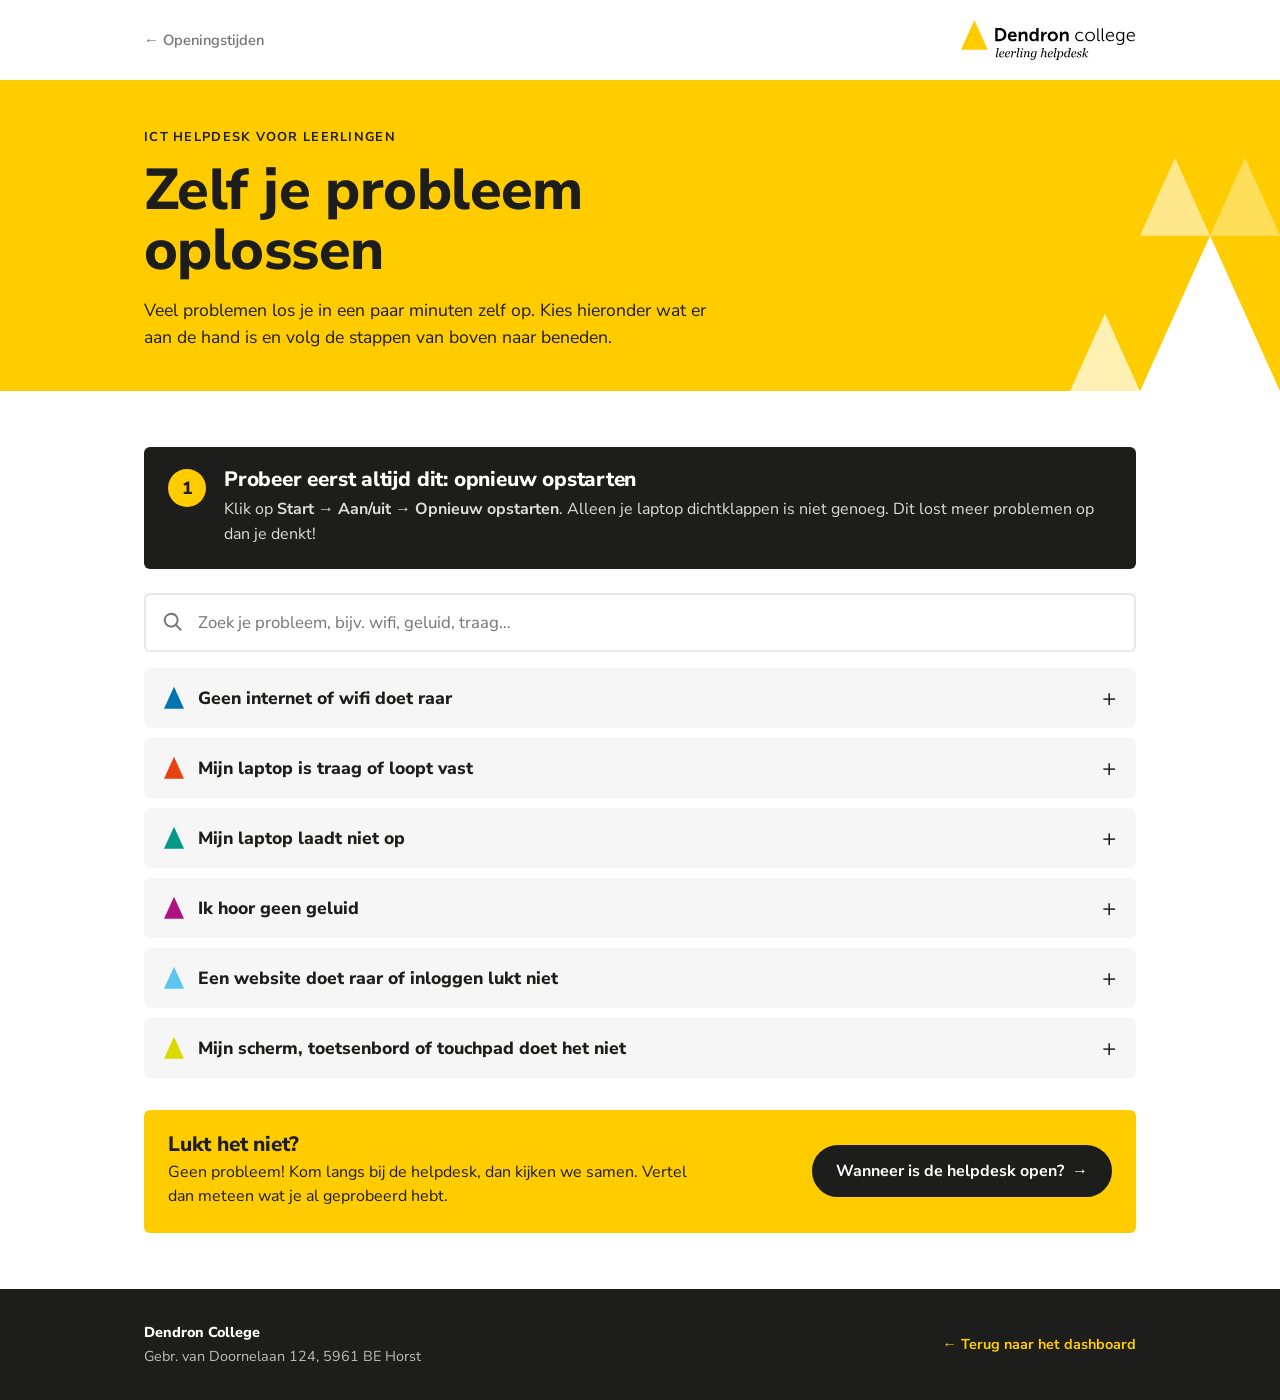
==== zelf-oplossen.html @ e06d4da5 "update" ====
<!DOCTYPE html>
<html lang="nl">
<head>
<meta charset="UTF-8">
<meta name="viewport" content="width=device-width, initial-scale=1.0">
<title>Zelf oplossen — ICT Helpdesk Dendron College</title>
<meta name="description" content="Snel zelf een makkelijk ICT-probleem oplossen: wifi, geluid, een trage laptop, opladen en inloggen.">
<meta name="theme-color" content="#ffcc00">
<link rel="icon" href="data:image/svg+xml,%3Csvg xmlns='http://www.w3.org/2000/svg' viewBox='0 0 233 259'%3E%3Cpath d='M233 259H0L116.5 0z' fill='%23ffcc00'/%3E%3C/svg%3E">
<link rel="manifest" href="manifest.webmanifest">
<link rel="apple-touch-icon" href="icons/apple-touch-icon.png">
<meta name="apple-mobile-web-app-title" content="Helpdesk">
<!-- Deelpreview (Teams, WhatsApp). TODO: zet og:image op de volledige URL zodra de site online staat. -->
<meta property="og:type" content="website">
<meta property="og:title" content="Zelf je probleem oplossen — ICT Helpdesk Dendron">
<meta property="og:description" content="Wifi, geluid, trage laptop? Los makkelijke ICT-problemen in een paar minuten zelf op.">
<meta property="og:image" content="icons/og-image.png">
<meta name="twitter:card" content="summary_large_image">
<link rel="preconnect" href="https://fonts.googleapis.com">
<link rel="preconnect" href="https://fonts.gstatic.com" crossorigin>
<link href="https://fonts.googleapis.com/css2?family=Nunito+Sans:opsz,wght@6..12,300;6..12,400;6..12,600;6..12,700;6..12,800&display=swap" rel="stylesheet">
<link rel="stylesheet" href="style.css">
</head>
<body>

<header class="site-header">
  <div class="wrap header-inner">
    <a class="back-link" href="index.html">
      <span aria-hidden="true">←</span> Openingstijden
    </a>
    <img src="logo%20kleur.svg" alt="Dendron college" class="logo-img">
  </div>
</header>

<main>

  <section class="hero hero--compact">
    <svg class="hero-pattern" viewBox="0 0 466 518" aria-hidden="true" preserveAspectRatio="xMaxYMax meet">
      <path d="M466 518H233L349.5 259Z" fill="#fff"/>
      <path d="M349.5 259H233L291.25 129.5Z" fill="#fff" opacity=".55"/>
      <path d="M466 259H349.5L407.75 129.5Z" fill="#fff" opacity=".35"/>
      <path d="M233 518H116.5L174.75 388.5Z" fill="#fff" opacity=".7"/>
    </svg>

    <div class="wrap hero-inner">
      <p class="eyebrow">ICT Helpdesk voor leerlingen</p>
      <h1>Zelf je probleem oplossen</h1>
      <p class="hero-intro">Veel problemen los je in een paar minuten zelf op. Kies hieronder wat er aan de hand is en volg de stappen van boven naar beneden.</p>
    </div>
  </section>

  <section class="section">
    <div class="wrap">

      <div class="first-aid">
        <span class="first-aid-num" aria-hidden="true">1</span>
        <div>
          <h2 class="first-aid-title">Probeer eerst altijd dit: opnieuw opstarten</h2>
          <p>Klik op <strong>Start → Aan/uit → Opnieuw opstarten</strong>. Alleen je laptop dichtklappen is niet genoeg. Dit lost meer problemen op dan je denkt!</p>
        </div>
      </div>

      <div class="search">
        <label class="visually-hidden" for="faqSearch">Zoek je probleem</label>
        <svg class="search-icon" viewBox="0 0 24 24" aria-hidden="true"><path fill="currentColor" d="M10 2a8 8 0 0 1 6.32 12.9l5.39 5.4-1.42 1.4-5.39-5.38A8 8 0 1 1 10 2zm0 2a6 6 0 1 0 0 12 6 6 0 0 0 0-12z"/></svg>
        <input type="search" id="faqSearch" placeholder="Zoek je probleem, bijv. wifi, geluid, traag…" autocomplete="off">
      </div>

      <div class="faq">

        <details class="faq-item" id="wifi" data-keywords="internet netwerk verbinding online eduroam verbonden offline">
          <summary><span class="faq-icon faq-icon--blue" aria-hidden="true"></span>Geen internet of wifi doet raar</summary>
          <ol>
            <li>Zet wifi uit en weer aan (klik op het wifi-icoon rechtsonder).</li>
            <li>Staat de <strong>vliegtuigmodus</strong> aan? Zet hem uit.</li>
            <li>Nog steeds niks? Klik met rechts op het schoolnetwerk, kies <strong>Vergeten</strong> en maak opnieuw verbinding.</li>
            <li>Start je laptop opnieuw op.</li>
          </ol>
        </details>

        <details class="faq-item" id="traag" data-keywords="langzaam vast hangt bevriest crasht update slow">
          <summary><span class="faq-icon faq-icon--orange" aria-hidden="true"></span>Mijn laptop is traag of loopt vast</summary>
          <ol>
            <li>Sluit programma's en tabbladen die je niet gebruikt.</li>
            <li>Start opnieuw op (dus niet alleen dichtklappen).</li>
            <li>Staan er updates klaar? Ga naar <strong>Instellingen → Windows Update</strong>, installeer ze en start opnieuw op.</li>
            <li>Loopt hij helemaal vast? Houd de aan/uit-knop 10 seconden ingedrukt en zet hem daarna weer aan.</li>
          </ol>
        </details>

        <details class="faq-item" id="opladen" data-keywords="batterij accu oplader stroom lader leeg">
          <summary><span class="faq-icon faq-icon--teal" aria-hidden="true"></span>Mijn laptop laadt niet op</summary>
          <ol>
            <li>Zit de stekker goed in het stopcontact én in je laptop?</li>
            <li>Probeer een ander stopcontact.</li>
            <li>Brandt het lampje op de oplader of laptop? Zo niet, probeer (als het kan) een andere oplader.</li>
            <li>Kijk of de kabel ergens geknakt of beschadigd is.</li>
          </ol>
        </details>

        <details class="faq-item" id="geluid" data-keywords="audio volume speaker koptelefoon oortjes bluetooth horen">
          <summary><span class="faq-icon faq-icon--magenta" aria-hidden="true"></span>Ik hoor geen geluid</summary>
          <ol>
            <li>Staat het volume niet op nul of op dempen? Check het luidspreker-icoon rechtsonder.</li>
            <li>Klik op het luidspreker-icoon en kies het juiste apparaat (speakers of je koptelefoon).</li>
            <li>Koptelefoon? Haal de stekker eruit en doe hem er weer in. Bij bluetooth: verbinding verbreken en opnieuw koppelen.</li>
            <li>Kijk ook of het geluid in de website of app zelf niet uit staat.</li>
          </ol>
        </details>

        <details class="faq-item" id="inloggen" data-keywords="wachtwoord account login website browser chrome edge pagina laden">
          <summary><span class="faq-icon faq-icon--lightblue" aria-hidden="true"></span>Een website doet raar of inloggen lukt niet</summary>
          <ol>
            <li>Vernieuw de pagina (<kbd>F5</kbd> of <kbd>Ctrl</kbd> + <kbd>R</kbd>).</li>
            <li>Staat <strong>Caps Lock</strong> aan? Let op hoofdletters in je wachtwoord.</li>
            <li>Probeer een privévenster (<kbd>Ctrl</kbd> + <kbd>Shift</kbd> + <kbd>N</kbd>) of een andere browser.</li>
            <li>Werkt het nog steeds niet? Wis je browsergeschiedenis en cookies en probeer het opnieuw.</li>
          </ol>
        </details>

        <details class="faq-item" id="scherm" data-keywords="zwart beeld toetsenbord touchpad muis usb toetsen">
          <summary><span class="faq-icon faq-icon--lime" aria-hidden="true"></span>Mijn scherm, toetsenbord of touchpad doet het niet</summary>
          <ol>
            <li>Scherm zwart? Druk op een toets of op de aan/uit-knop. Misschien staat hij in slaapstand.</li>
            <li>Touchpad werkt niet? Veel laptops hebben een toets (vaak <kbd>F</kbd>-toets met een touchpad-icoon) om hem aan/uit te zetten.</li>
            <li>Muis of toetsenbord via USB? Probeer een andere USB-poort.</li>
            <li>Start opnieuw op.</li>
          </ol>
        </details>

      </div>

      <p class="search-empty" id="searchEmpty" hidden>
        Niets gevonden. Kom langs bij de helpdesk in <strong>de mediatheek</strong> (niet E24), dan kijken we samen.
        <a href="index.html">Bekijk wanneer we open zijn →</a>
      </p>

      <div class="selfhelp-banner selfhelp-banner--end">
        <div>
          <h3>Lukt het niet?</h3>
          <p>Geen probleem! Kom langs bij de helpdesk, dan kijken we samen. Vertel dan meteen wat je al geprobeerd hebt.</p>
        </div>
        <a class="btn btn-dark" href="index.html">Wanneer is de helpdesk open? <span aria-hidden="true">→</span></a>
      </div>

    </div>
  </section>

</main>

<footer class="site-footer">
  <div class="wrap footer-inner">
    <div>
      <p class="footer-title">Dendron College</p>
      <p>Gebr. van Doornelaan 124, 5961 BE Horst</p>
    </div>
    <a class="footer-link" href="https://www.dendrondashboard.online/">← Terug naar het dashboard</a>
  </div>
</footer>

<script>
  // Opent het juiste onderwerp als je via een link op de homepage komt (bijv. #wifi).
  function openFromHash() {
    const item = document.getElementById(decodeURIComponent(location.hash.slice(1)));
    if (!item || item.tagName !== 'DETAILS') return;
    item.open = true;
    item.scrollIntoView({ block: 'start' });
  }
  openFromHash();
  window.addEventListener('hashchange', openFromHash);

  // Zoekbalk: filtert de onderwerpen live op titel, stappen en trefwoorden.
  const searchInput = document.getElementById('faqSearch');
  const searchEmpty = document.getElementById('searchEmpty');
  const faqItems = [...document.querySelectorAll('.faq-item')];

  function normalize(text) {
    return text.toLowerCase().normalize('NFD').replace(/[\u0300-\u036f]/g, '');
  }

  const haystacks = faqItems.map((item) => normalize(`${item.textContent} ${item.dataset.keywords || ''}`));

  searchInput.addEventListener('input', () => {
    const words = normalize(searchInput.value).split(/\s+/).filter(Boolean);
    const matches = faqItems.filter((item, i) => {
      const hit = words.every((w) => haystacks[i].includes(w));
      item.hidden = !hit;
      return hit;
    });
    faqItems.forEach((item) => { if (words.length === 0) item.open = false; });
    if (words.length && matches.length === 1) matches[0].open = true;
    searchEmpty.hidden = matches.length > 0;
  });

  if ('serviceWorker' in navigator && location.protocol.startsWith('http')) {
    window.addEventListener('load', () => navigator.serviceWorker.register('sw.js').catch(() => {}));
  }
</script>

</body>
</html>
---- style.css ----
/* Dendron huisstijl: geel #ffcc00 als primaire kleur, zes secundaire accentkleuren.
   Museo Sans is niet vrij beschikbaar; Nunito Sans komt qua karakter het dichtst in de buurt.
   Georgia (italic) voor citaten, zoals in het handboek. */

:root {
  --yellow: #ffcc00;
  --yellow-soft: #fff4c2;
  --dark: #1d1d1b;
  --gray-bg: #f6f6f6;
  --white: #ffffff;
  --orange: #e74310;
  --magenta: #af1280;
  --blue: #0074ae;
  --lightblue: #5bc5f2;
  --teal: #009987;
  --lime: #dada00;
  --red: #c8102e; /* aanvulling op de huisstijl, voor Ruben */

  --muted: rgba(29, 29, 27, 0.62);
  --line: rgba(29, 29, 27, 0.1);

  --radius: 6px;
  --shadow: 0 10px 30px rgba(29, 29, 27, 0.08);

  --font: "Nunito Sans", "Segoe UI", Arial, sans-serif;
  --serif: Georgia, "Times New Roman", serif;
}

* { box-sizing: border-box; }

html { scroll-behavior: smooth; }

body {
  margin: 0;
  font-family: var(--font);
  font-weight: 400;
  font-size: 16px;
  color: var(--dark);
  background: var(--white);
  -webkit-font-smoothing: antialiased;
  display: flex;
  flex-direction: column;
  min-height: 100vh;
}

main { flex: 1 0 auto; }

h1, h2, h3 {
  font-weight: 800;
  margin: 0;
  line-height: 1.05;
  letter-spacing: -0.01em;
}

p { line-height: 1.55; }

.wrap {
  max-width: 1040px;
  margin: 0 auto;
  padding: 0 24px;
}

@media (max-width: 480px) {
  .wrap { padding: 0 16px; }
}

/* ---------- Header ---------- */

.site-header {
  background: var(--white);
  padding: 20px 0;
}

.header-inner {
  display: flex;
  align-items: center;
  justify-content: space-between;
  gap: 16px;
}

.logo-img {
  height: 40px;
  width: auto;
  display: block;
}

@media (max-width: 480px) {
  .logo-img { height: 30px; }
}

.back-link {
  color: var(--muted);
  font-weight: 600;
  font-size: 0.92rem;
  text-decoration: none;
}

.back-link:hover { color: var(--dark); }

/* ---------- Hero ---------- */

.hero {
  position: relative;
  overflow: hidden;
  background: var(--yellow);
  padding: 56px 0 44px;
}

.hero-pattern {
  position: absolute;
  right: 0;
  bottom: 0;
  height: 100%;
  width: auto;
  max-width: 55%;
  pointer-events: none;
}

.hero-inner { position: relative; }

.eyebrow {
  text-transform: uppercase;
  letter-spacing: 0.1em;
  font-weight: 700;
  font-size: 0.8rem;
  margin: 0 0 12px;
}

.hero h1 {
  font-size: clamp(2.2rem, 6vw, 3.6rem);
  max-width: 13ch;
}

.hero-intro {
  font-size: 1.1rem;
  font-weight: 400;
  max-width: 52ch;
  margin: 16px 0 32px;
}

.status-grid {
  display: grid;
  grid-template-columns: 1fr 1fr;
  gap: 16px;
  max-width: 820px;
}

@media (max-width: 720px) {
  .status-grid { grid-template-columns: 1fr; }
  .hero-pattern { max-width: 90%; opacity: 0.6; }
}

.card {
  background: var(--white);
  border-radius: var(--radius);
  box-shadow: var(--shadow);
  padding: 24px;
}

.card-label {
  text-transform: uppercase;
  letter-spacing: 0.1em;
  font-size: 0.75rem;
  font-weight: 700;
  color: var(--muted);
  margin: 0 0 10px;
}

.loading { color: rgba(29, 29, 27, 0.4); margin: 0; }

/* Live status */

.card--now { border-top: 6px solid var(--line); }
.card--now[data-state="open"] { border-top-color: var(--teal); }
.card--now[data-state="maybe"] { border-top-color: var(--lightblue); }
.card--now[data-state="closed"] { border-top-color: var(--orange); }
.card--now[data-state="unscheduled"] { border-top-color: var(--magenta); }

.status {
  display: flex;
  align-items: center;
  gap: 12px;
  font-size: 2rem;
  font-weight: 800;
  line-height: 1;
  margin: 0 0 10px;
}

.status-dot {
  width: 14px;
  height: 14px;
  border-radius: 50%;
  flex-shrink: 0;
  background: var(--muted);
}

[data-state="open"] .status { color: var(--teal); }
[data-state="open"] .status-dot {
  background: var(--teal);
  animation: pulse 2s ease-out infinite;
}
[data-state="maybe"] .status-dot { background: var(--lightblue); }
[data-state="closed"] .status { color: var(--orange); }
[data-state="closed"] .status-dot { background: var(--orange); }
[data-state="unscheduled"] .status { font-size: 1.6rem; }
[data-state="unscheduled"] .status-dot { background: var(--magenta); }

@keyframes pulse {
  0% { box-shadow: 0 0 0 0 rgba(0, 153, 135, 0.45); }
  100% { box-shadow: 0 0 0 12px rgba(0, 153, 135, 0); }
}

@media (prefers-reduced-motion: reduce) {
  [data-state="open"] .status-dot { animation: none; }
}

.status-text {
  font-size: 1rem;
  margin: 0;
}

.status-meta {
  font-size: 0.95rem;
  color: var(--muted);
  margin: 12px 0 0;
  padding-top: 12px;
  border-top: 1px solid var(--line);
}

.status-meta strong { color: var(--dark); }

.card .badges { margin-top: 14px; }

/* Eerstvolgende keren */

.next-list {
  list-style: none;
  margin: 0;
  padding: 0;
}

.next-list li {
  display: grid;
  grid-template-columns: 1fr auto;
  column-gap: 12px;
  padding: 10px 0;
  border-bottom: 1px solid var(--line);
}

.next-list li:first-child { padding-top: 0; }
.next-list li:last-child { border-bottom: none; padding-bottom: 0; }

.next-day {
  font-weight: 800;
  font-size: 1.05rem;
  display: flex;
  align-items: center;
  gap: 8px;
}

.next-time {
  font-weight: 700;
  font-size: 1.05rem;
  white-space: nowrap;
  font-variant-numeric: tabular-nums;
}

.next-period {
  grid-column: 1 / -1;
  font-size: 0.85rem;
  color: var(--muted);
}

.soon {
  font-size: 0.72rem;
  font-weight: 700;
  background: var(--yellow);
  border-radius: 999px;
  padding: 2px 8px;
}

.hero-intro strong { font-weight: 800; }

/* Locatie */
.location {
  display: inline-flex;
  align-items: center;
  gap: 14px;
  margin: -12px 0 24px;
  padding: 12px 20px 12px 14px;
  border-radius: var(--radius);
  background: var(--white);
  box-shadow: var(--shadow);
}

.location-icon {
  width: 30px;
  height: 30px;
  flex-shrink: 0;
  color: var(--dark);
}

.location p { margin: 0; line-height: 1.3; }

.location-place { font-size: 1.1rem; }
.location-place strong { font-weight: 800; }

.location-warning,
.tip-warning {
  font-weight: 800;
  color: var(--red);
}

.location-warning { font-size: 0.9rem; margin-top: 2px !important; }

@media (max-width: 560px) {
  .location { display: flex; }
}

/* Zelf oplossen in de hero */
.selfhelp-hero {
  max-width: 820px;
  margin-top: 16px;
  padding: 22px 24px;
  border-radius: var(--radius);
  background: var(--dark);
  color: var(--white);
  display: grid;
  grid-template-columns: 1fr auto;
  align-items: center;
  gap: 16px 24px;
}

.selfhelp-hero h2 {
  font-size: 1.45rem;
  display: flex;
  align-items: center;
  gap: 10px;
}

.selfhelp-hero h2::before {
  content: "";
  width: 18px;
  height: 20px;
  flex-shrink: 0;
  background: var(--yellow);
  clip-path: polygon(50% 0, 100% 100%, 0 100%);
}

.selfhelp-hero p {
  margin: 6px 0 0;
  color: rgba(255, 255, 255, 0.8);
}

.selfhelp-chips {
  grid-column: 1 / -1;
  display: flex;
  flex-wrap: wrap;
  gap: 8px;
  margin: 0;
  padding: 0;
  list-style: none;
}

.selfhelp-chips a {
  display: inline-block;
  padding: 7px 14px;
  border-radius: 999px;
  border: 1.5px solid rgba(255, 255, 255, 0.3);
  color: var(--white);
  font-weight: 700;
  font-size: 0.9rem;
  text-decoration: none;
  transition: background 0.15s ease, border-color 0.15s ease, color 0.15s ease;
}

.selfhelp-chips a:hover {
  background: var(--yellow);
  border-color: var(--yellow);
  color: var(--dark);
}

.btn.btn-yellow {
  background: var(--yellow);
  border-color: var(--yellow);
  color: var(--dark);
  padding: 13px 22px;
  font-size: 1rem;
  text-decoration: none;
  white-space: nowrap;
}

.btn.btn-yellow:hover { background: var(--white); border-color: var(--white); color: var(--dark); }

@media (max-width: 640px) {
  .selfhelp-hero { grid-template-columns: 1fr; }
  .selfhelp-hero .btn-yellow { justify-self: start; }
}

.clock {
  font-size: 0.88rem;
  font-weight: 600;
  margin: 20px 0 0;
  opacity: 0.75;
}

/* ---------- Tussenuur-melding ---------- */

.callout {
  display: flex;
  align-items: flex-start;
  gap: 14px;
  margin: 20px 0 0;
  padding: 16px 18px;
  border-radius: var(--radius);
  background: var(--gray-bg);
  border-left: 5px solid var(--magenta);
}

.callout-icon {
  width: 18px;
  height: 20px;
  margin-top: 3px;
  flex-shrink: 0;
  background: var(--magenta);
  clip-path: polygon(50% 0, 100% 100%, 0 100%);
}

/* ---------- Badges (namen) ---------- */

.badges {
  display: flex;
  flex-wrap: wrap;
  gap: 6px;
}

.badge {
  display: inline-flex;
  align-items: center;
  padding: 3px 10px;
  border-radius: 999px;
  font-weight: 700;
  font-size: 0.82rem;
  line-height: 1.4;
  color: var(--white);
}

.badge-blue { background: var(--blue); }
.badge-orange { background: var(--orange); }
.badge-magenta { background: var(--magenta); }
.badge-teal { background: var(--teal); }
.badge-dark { background: var(--dark); }
.badge-lime { background: var(--lime); color: var(--dark); }
.badge-lightblue { background: var(--lightblue); color: var(--dark); }
.badge-red { background: var(--red); }
.badge-yellow { background: var(--yellow); color: var(--dark); box-shadow: inset 0 0 0 1px rgba(29, 29, 27, 0.25); }

/* ---------- Secties ---------- */

.section { padding: 56px 0; }

.section h2 {
  font-size: clamp(1.7rem, 4vw, 2.3rem);
  display: flex;
  align-items: center;
  gap: 12px;
}

/* De Dendron-driehoek als koppenaccent */
.section h2::before {
  content: "";
  width: 22px;
  height: 24px;
  flex-shrink: 0;
  background: var(--yellow);
  clip-path: polygon(50% 0, 100% 100%, 0 100%);
}

.section-head {
  display: flex;
  align-items: flex-end;
  justify-content: space-between;
  gap: 16px;
  margin-bottom: 24px;
}

.section-sub {
  color: var(--muted);
  margin: 6px 0 0;
}

.print-meta,
.print-location,
.print-only { display: none; }

/* ---------- Knoppen ---------- */

.btn {
  font-family: inherit;
  font-weight: 700;
  font-size: 0.92rem;
  border-radius: 999px;
  padding: 10px 18px;
  border: 2px solid var(--dark);
  background: transparent;
  color: var(--dark);
  cursor: pointer;
  display: inline-flex;
  align-items: center;
  gap: 8px;
  transition: background 0.15s ease, color 0.15s ease;
  flex-shrink: 0;
}

.btn:hover { background: var(--dark); color: var(--white); }

.btn-dark {
  background: var(--dark);
  color: var(--white);
  padding: 13px 22px;
  font-size: 1rem;
  text-decoration: none;
}

.btn-dark:hover { background: #3a3a37; border-color: #3a3a37; }

.btn:focus-visible,
.day-tab:focus-visible,
a:focus-visible {
  outline: 3px solid var(--blue);
  outline-offset: 2px;
}

/* ---------- Dagweergave (mobiel) ---------- */

.day-view { display: none; }

.day-tabs {
  display: grid;
  grid-template-columns: repeat(5, 1fr);
  gap: 6px;
  margin-bottom: 16px;
}

.day-tab {
  font-family: inherit;
  font-weight: 700;
  font-size: 1rem;
  padding: 12px 0;
  border: 2px solid var(--line);
  border-radius: var(--radius);
  background: var(--white);
  color: var(--dark);
  cursor: pointer;
  position: relative;
}

.day-tab-long { display: none; }

.day-tab.is-today::after {
  content: "";
  position: absolute;
  left: 50%;
  bottom: 5px;
  width: 5px;
  height: 5px;
  margin-left: -2.5px;
  border-radius: 50%;
  background: var(--orange);
}

.day-tab[aria-selected="true"] {
  background: var(--yellow);
  border-color: var(--yellow);
}

.day-list {
  list-style: none;
  margin: 0;
  padding: 0;
  display: flex;
  flex-direction: column;
  gap: 6px;
}

.slot {
  display: grid;
  grid-template-columns: 1fr auto;
  grid-template-areas:
    "time status"
    "period status";
  align-items: center;
  column-gap: 12px;
  padding: 12px 14px;
  border-radius: var(--radius);
  background: var(--gray-bg);
  border-left: 5px solid transparent;
}

.slot-time { grid-area: time; font-variant-numeric: tabular-nums; }
.slot-period { grid-area: period; font-size: 0.82rem; color: var(--muted); }
.slot-status { grid-area: status; justify-self: end; }

.slot--open {
  background: var(--yellow-soft);
  border-left-color: var(--yellow);
}

.slot--closed .slot-time { color: var(--muted); }

.slot-closed {
  font-size: 0.85rem;
  color: rgba(29, 29, 27, 0.45);
}

.slot--break {
  background: transparent;
  border: 1px dashed var(--line);
  border-left-width: 5px;
  padding-top: 8px;
  padding-bottom: 8px;
}

.slot--break .slot-time { font-size: 0.85rem; color: var(--muted); }

.slot.is-now {
  box-shadow: inset 0 0 0 2px var(--dark);
}

.slot.is-past { opacity: 0.5; }

.now-tag {
  display: inline-block;
  font-size: 0.68rem;
  font-weight: 800;
  text-transform: uppercase;
  letter-spacing: 0.06em;
  background: var(--dark);
  color: var(--white);
  border-radius: 999px;
  padding: 1px 7px;
  margin-left: 4px;
  vertical-align: 1px;
}

/* ---------- Weekoverzicht ---------- */

.schedule-table {
  width: 100%;
  border-collapse: separate;
  border-spacing: 4px;
  font-size: 0.92rem;
  table-layout: fixed;
  margin: 0 -4px;
  width: calc(100% + 8px);
}

.schedule-table th,
.schedule-table td {
  padding: 10px;
  text-align: left;
  vertical-align: middle;
  border-radius: 4px;
}

.schedule-table thead th {
  font-weight: 800;
  font-size: 0.95rem;
  padding-bottom: 8px;
  border-bottom: 3px solid var(--dark);
  border-radius: 0;
}

.schedule-table thead th:first-child { width: 120px; }

.schedule-table thead th.is-today { border-bottom-color: var(--yellow); }

.today-tag {
  display: inline-block;
  font-size: 0.66rem;
  font-weight: 800;
  text-transform: uppercase;
  letter-spacing: 0.06em;
  background: var(--yellow);
  border-radius: 999px;
  padding: 1px 7px;
  vertical-align: 2px;
  margin-left: 2px;
}

.schedule-table tbody th {
  font-weight: 700;
  background: var(--gray-bg);
}

.row-period { display: block; }

.row-time {
  display: block;
  font-size: 0.8rem;
  font-weight: 400;
  color: var(--muted);
  font-variant-numeric: tabular-nums;
}

.schedule-table td {
  background: var(--gray-bg);
  height: 58px;
}

.schedule-table td.is-open { background: var(--yellow-soft); box-shadow: inset 4px 0 0 var(--yellow); }
.schedule-table td.is-now { box-shadow: inset 0 0 0 2px var(--dark); }
.schedule-table td.is-open.is-now { box-shadow: inset 4px 0 0 var(--yellow), inset 0 0 0 2px var(--dark); }

.cell-empty { color: rgba(29, 29, 27, 0.25); }

.break-row th,
.break-row td {
  background: transparent !important;
  font-size: 0.8rem;
  font-weight: 600;
  color: var(--muted);
  padding: 4px 10px;
  height: auto;
  border: 1px dashed var(--line);
}

.legend {
  display: flex;
  flex-wrap: wrap;
  gap: 20px;
  font-size: 0.85rem;
  color: var(--muted);
  margin: 18px 0 0;
}

.legend-item { display: inline-flex; align-items: center; gap: 8px; }

.legend-swatch {
  width: 18px;
  height: 14px;
  border-radius: 3px;
}

.legend-swatch--open { background: var(--yellow-soft); box-shadow: inset 4px 0 0 var(--yellow); }
.legend-swatch--now { box-shadow: inset 0 0 0 2px var(--dark); }

/* Op smalle schermen: dagtabs i.p.v. de weektabel */
@media (max-width: 760px) {
  .day-view { display: block; }
  .week-view { display: none; }
  .legend { display: none; }
}

@media (min-width: 400px) and (max-width: 760px) {
  .day-tab-short { display: none; }
  .day-tab-long { display: inline; font-size: 0.8rem; }
}

@media (min-width: 560px) and (max-width: 760px) {
  .day-tab-long { font-size: 0.95rem; }
}

/* ---------- Goed om te weten ---------- */

.section--tips {
  background: var(--gray-bg);
}

.tips {
  display: grid;
  grid-template-columns: repeat(4, 1fr);
  gap: 16px;
  margin-top: 28px;
}

@media (max-width: 960px) {
  .tips { grid-template-columns: repeat(2, 1fr); }
}

@media (max-width: 560px) {
  .tips { grid-template-columns: 1fr; }
}

.tip {
  background: var(--white);
  border-radius: var(--radius);
  padding: 24px;
}

.tip-icon {
  display: block;
  width: 26px;
  height: 28px;
  margin-bottom: 16px;
  clip-path: polygon(50% 0, 100% 100%, 0 100%);
}

.tip-icon--orange { background: var(--orange); }
.tip-icon--blue { background: var(--blue); }
.tip-icon--teal { background: var(--teal); }
.tip-icon--magenta { background: var(--magenta); }
.tip-icon--yellow { background: var(--yellow); }

.tip--location {
  grid-column: 1 / -1;
  display: grid;
  grid-template-columns: auto 1fr;
  column-gap: 16px;
  align-items: center;
  border-left: 5px solid var(--yellow);
}

.tip--location .tip-icon { grid-row: span 2; margin: 0; }
.tip--location h3 { margin-bottom: 2px; }
.tip--location p { color: var(--dark); }

.selfhelp-banner {
  display: flex;
  align-items: center;
  justify-content: space-between;
  gap: 16px 32px;
  flex-wrap: wrap;
  margin-top: 16px;
  padding: 24px;
  border-radius: var(--radius);
  background: var(--yellow);
}

.selfhelp-banner h3 { font-size: 1.3rem; margin-bottom: 4px; }
.selfhelp-banner p { margin: 0; max-width: 52ch; }

.tip h3 {
  font-size: 1.15rem;
  margin-bottom: 8px;
}

.tip p {
  margin: 0;
  color: var(--muted);
}

.quote {
  font-family: var(--serif);
  font-style: italic;
  font-size: 1.25rem;
  text-align: right;
  margin: 32px 0 0;
}

/* ---------- Zelf oplossen ---------- */

.hero--compact { padding: 48px 0 40px; }
.hero--compact .hero-intro { margin-bottom: 0; }

.first-aid {
  display: flex;
  gap: 18px;
  align-items: flex-start;
  padding: 22px 24px;
  border-radius: var(--radius);
  background: var(--dark);
  color: var(--white);
  margin-bottom: 24px;
}

.first-aid-num {
  display: grid;
  place-items: center;
  width: 38px;
  height: 38px;
  flex-shrink: 0;
  border-radius: 50%;
  background: var(--yellow);
  color: var(--dark);
  font-weight: 800;
  font-size: 1.1rem;
}

.section h2.first-aid-title {
  font-size: 1.3rem;
  display: block;
}

.section h2.first-aid-title::before { content: none; }

.first-aid p { margin: 6px 0 0; color: rgba(255, 255, 255, 0.85); }

.visually-hidden {
  position: absolute;
  width: 1px;
  height: 1px;
  overflow: hidden;
  clip: rect(0 0 0 0);
  white-space: nowrap;
}

.search {
  position: relative;
  margin-bottom: 16px;
}

.search-icon {
  position: absolute;
  left: 18px;
  top: 50%;
  width: 22px;
  height: 22px;
  transform: translateY(-50%);
  color: var(--muted);
  pointer-events: none;
}

.search input {
  width: 100%;
  font-family: inherit;
  font-size: 1.05rem;
  padding: 16px 18px 16px 52px;
  border: 2px solid var(--line);
  border-radius: var(--radius);
  background: var(--white);
  color: var(--dark);
}

.search input:focus {
  outline: none;
  border-color: var(--yellow);
  box-shadow: 0 0 0 4px rgba(255, 204, 0, 0.3);
}

.search-empty {
  margin: 0;
  padding: 18px 20px;
  border-radius: var(--radius);
  background: var(--gray-bg);
}

.search-empty a {
  display: inline-block;
  margin-top: 6px;
  color: var(--dark);
  font-weight: 800;
}

.faq {
  display: flex;
  flex-direction: column;
  gap: 10px;
}

.faq-item {
  scroll-margin-top: 16px;
  border-radius: var(--radius);
  background: var(--gray-bg);
}

.faq-item summary {
  display: flex;
  align-items: center;
  gap: 14px;
  padding: 18px 20px;
  font-weight: 800;
  font-size: 1.1rem;
  cursor: pointer;
  list-style: none;
}

.faq-item summary::-webkit-details-marker { display: none; }

.faq-item summary::after {
  content: "+";
  margin-left: auto;
  font-size: 1.5rem;
  font-weight: 400;
  line-height: 1;
}

.faq-item[open] summary::after { content: "–"; }

.faq-item summary:focus-visible { outline: 3px solid var(--blue); outline-offset: 2px; border-radius: var(--radius); }

.faq-icon {
  width: 20px;
  height: 22px;
  flex-shrink: 0;
  clip-path: polygon(50% 0, 100% 100%, 0 100%);
}

.faq-icon--blue { background: var(--blue); }
.faq-icon--orange { background: var(--orange); }
.faq-icon--teal { background: var(--teal); }
.faq-icon--magenta { background: var(--magenta); }
.faq-icon--lightblue { background: var(--lightblue); }
.faq-icon--lime { background: var(--lime); }

.faq-item ol {
  margin: 0;
  padding: 0 24px 20px 74px;
}

.faq-item li {
  line-height: 1.55;
  padding: 3px 0;
}

@media (max-width: 480px) {
  .faq-item ol { padding-left: 40px; }
}

kbd {
  font-family: inherit;
  font-size: 0.85em;
  font-weight: 700;
  padding: 1px 6px;
  border-radius: 4px;
  background: var(--white);
  border: 1px solid var(--line);
  box-shadow: 0 1px 0 var(--line);
}

.selfhelp-banner--end { margin-top: 32px; }

/* ---------- Footer ---------- */

.site-footer {
  background: var(--dark);
  color: rgba(255, 255, 255, 0.7);
  padding: 32px 0;
  font-size: 0.9rem;
}

.footer-inner {
  display: flex;
  align-items: center;
  justify-content: space-between;
  flex-wrap: wrap;
  gap: 16px;
}

.site-footer p { margin: 0; }

.footer-title {
  color: var(--white);
  font-weight: 800;
  margin-bottom: 2px !important;
}

.footer-link {
  color: var(--yellow);
  font-weight: 700;
  text-decoration: none;
}

.footer-link:hover { text-decoration: underline; }

/* ---------- Print: alleen het weekrooster, op één A4 ---------- */

@media print {
  /* Marge 0 laat de browser geen paginatitel/URL in de kop- en voettekst zetten;
     de witruimte komt uit de padding op body. */
  @page { size: A4 landscape; margin: 0; }

  * {
    -webkit-print-color-adjust: exact;
    print-color-adjust: exact;
  }

  html, body { height: auto; }

  body {
    display: block;
    min-height: 0;
    padding: 11mm 14mm 9mm;
    font-size: 11px;
  }

  .no-print,
  .section--tips { display: none !important; }

  .section { padding: 0; }
  .wrap { max-width: none; padding: 0; }

  #rooster .wrap { position: relative; }

  .print-only {
    display: block;
    position: absolute;
    top: 0;
    right: 0;
    height: 30px;
  }

  .section-head {
    margin-bottom: 8px;
    padding-bottom: 8px;
    border-bottom: 3px solid var(--yellow);
  }

  .section h2 { font-size: 22px; }
  .section h2::before { width: 16px; height: 18px; }
  .section-sub { margin-top: 2px; font-size: 11px; }

  .print-location {
    display: block;
    font-size: 11px;
    margin: 2px 0 0;
  }

  .print-meta {
    display: block;
    font-size: 10px;
    color: var(--muted);
    margin: 0;
  }

  .week-view { display: block !important; }

  .schedule-table { font-size: 11px; border-spacing: 3px; }
  .schedule-table th,
  .schedule-table td { padding: 5px 8px; }
  .schedule-table thead th { font-size: 12px; padding-bottom: 5px; }
  .schedule-table td { height: 36px; }
  .row-time { font-size: 10px; }
  .schedule-table tr { break-inside: avoid; }
  .break-row th,
  .break-row td { padding: 2px 8px; font-size: 10px; }

  .badge { font-size: 10.5px; padding: 1px 8px; border: 1px solid rgba(0, 0, 0, 0.08); }

  /* de live-markeringen zijn op papier niet relevant */
  .schedule-table td.is-now { box-shadow: none; }
  .schedule-table td.is-open.is-now { box-shadow: inset 4px 0 0 var(--yellow); }
  .schedule-table thead th.is-today { border-bottom-color: var(--dark); }
  .today-tag { display: none; }

  .callout {
    margin-top: 8px;
    padding: 8px 12px;
    font-size: 11px;
    break-inside: avoid;
  }

  .callout-icon { width: 12px; height: 14px; margin-top: 1px; }
}
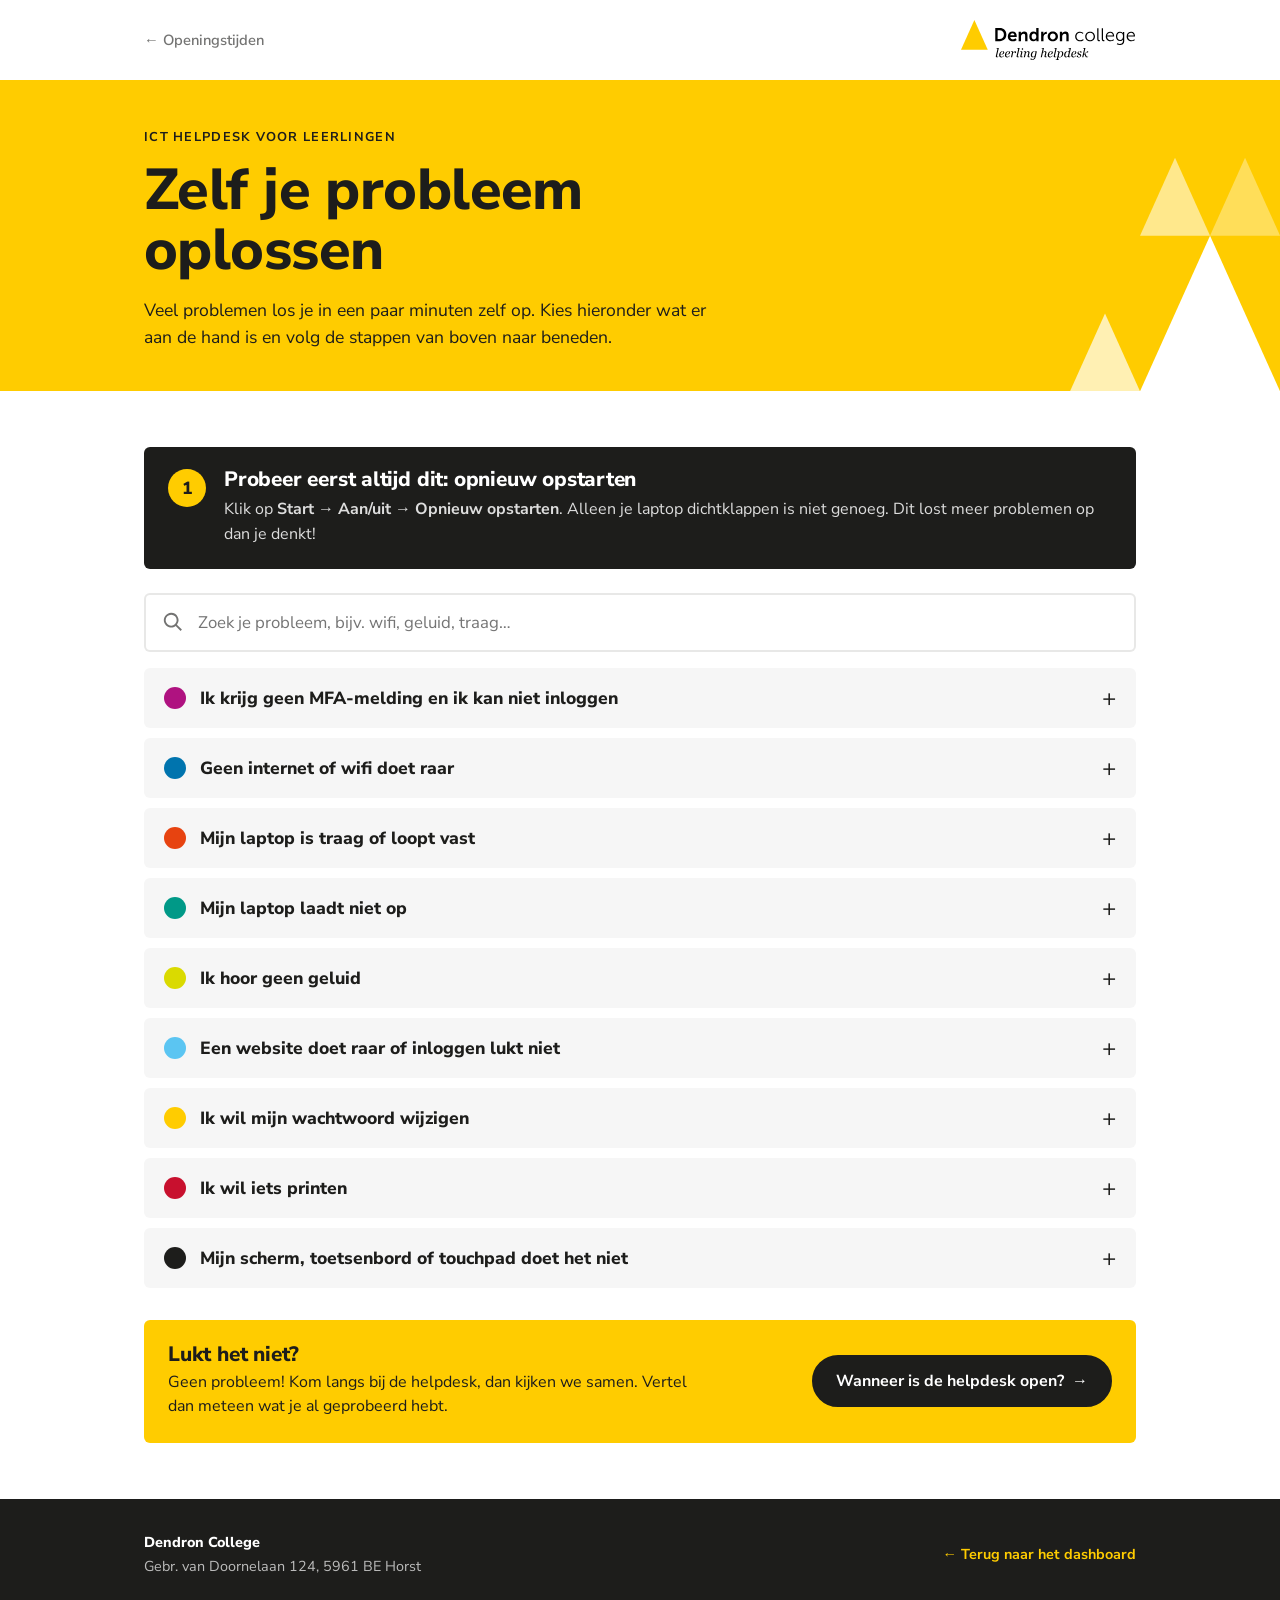
==== commit a8250f51: "zelf oplossen upgrade" ====
--- a/zelf-oplossen.html
+++ b/zelf-oplossen.html
@@ -68,6 +68,47 @@
 
       <div class="faq">
 
+        <details class="faq-item" id="mfa" data-keywords="mfa authenticator telefoon nieuwe toestel melding inloggen verificatie 2fa">
+          <summary><span class="faq-icon faq-icon--magenta" aria-hidden="true"></span>Ik krijg geen MFA-melding en ik kan niet inloggen</summary>
+          <div class="faq-item-body">
+            <p>Heb je een nieuwe telefoon, of krijg je geen melding als je wilt inloggen? Vul je gegevens in, dan reset de helpdesk je mfa.</p>
+            <p class="faq-note"><strong>Let op:</strong> dit duurt meestal 1 werkdag. Je mfa is dus niet meteen gereset — je hoeft niet nog een keer te melden als het niet meteen werkt.</p>
+            <iframe name="mfaTargetFrame" id="mfaTargetFrame" style="display:none" title="Verzendresultaat mfa-aanvraag"></iframe>
+            <form class="faq-form" id="mfaForm" action="https://desk.zoho.eu/support/WebToCase" method="POST" enctype="multipart/form-data" target="mfaTargetFrame">
+              <input type="hidden" name="xnQsjsdp" value="edbsneeeb703ba929cdb6807a4efa32f4d808">
+              <input type="hidden" name="xmIwtLD" value="edbsnc99cc49e31f7a76a9d853115a3821819fe1b2c371ee422159dc8c1f630ed2b4b">
+              <input type="hidden" name="xJdfEaS" value="">
+              <input type="hidden" name="actionType" value="Q2FzZXM=">
+              <input type="hidden" name="returnURL" value="*">
+              <input type="hidden" name="Subject" value="MFA reset">
+              <input type="hidden" name="Soort probleem" value="MFA reset">
+              <input type="hidden" name="Contact Name" id="mfaContactName" value="">
+              <input type="hidden" id="mfaEmail" name="Email" value="">
+              <div class="report-field">
+                <label for="mfaFullName">Voor- en achternaam</label>
+                <input type="text" id="mfaFullName" required autocomplete="name" placeholder="Bijv. Sanne de Vries">
+              </div>
+              <div class="report-field">
+                <label for="mfaNumber">Leerlingnummer</label>
+                <input type="text" id="mfaNumber" required inputmode="numeric" pattern="[0-9]+" autocomplete="off" placeholder="Bijv. 58123456">
+              </div>
+              <div class="report-actions">
+                <button type="submit" class="btn btn-dark">Versturen</button>
+              </div>
+              <p class="report-status" id="mfaStatus" role="status" aria-live="polite"></p>
+            </form>
+
+            <p class="faq-subhead">Zodra je mfa gereset is (meestal de volgende werkdag)</p>
+            <ol>
+              <li>Pak je schoolmail + wachtwoord, en je smartphone en laptop erbij.</li>
+              <li>Verwijder je oude account: open de Authenticator-app, tik op je oude account (meestal <strong>"Stichting LVO"</strong> met daaronder je schoolmail), tik rechtsboven op instellingen en kies <strong>"Account verwijderen"</strong>.</li>
+              <li>Ga op je laptop naar <strong>aka.ms/mfasetup</strong> en klik op <strong>"+ Aanmeldingsmethode toevoegen"</strong>. Kies <strong>Authenticator</strong> en klik op "Volgende" voor de QR-code.</li>
+              <li>Open de Authenticator-app op je telefoon, kies <strong>"Werk- of schoolaccount toevoegen"</strong> en scan de QR-code op je laptopscherm. Klik op volgende en voer de code in op je telefoon.</li>
+            </ol>
+            <p>Klaar! Lukt het niet? Loop dan even naar de helpdesk.</p>
+          </div>
+        </details>
+
         <details class="faq-item" id="wifi" data-keywords="internet netwerk verbinding online eduroam verbonden offline">
           <summary><span class="faq-icon faq-icon--blue" aria-hidden="true"></span>Geen internet of wifi doet raar</summary>
           <ol>
@@ -76,6 +117,10 @@
             <li>Nog steeds niks? Klik met rechts op het schoolnetwerk, kies <strong>Vergeten</strong> en maak opnieuw verbinding.</li>
             <li>Start je laptop opnieuw op.</li>
           </ol>
+          <div class="faq-resolved">
+            <button type="button" class="faq-resolved-btn">Het probleem is nu opgelost</button>
+            <p class="faq-resolved-status" aria-live="polite"></p>
+          </div>
         </details>
 
         <details class="faq-item" id="traag" data-keywords="langzaam vast hangt bevriest crasht update slow">
@@ -86,6 +131,10 @@
             <li>Staan er updates klaar? Ga naar <strong>Instellingen → Windows Update</strong>, installeer ze en start opnieuw op.</li>
             <li>Loopt hij helemaal vast? Houd de aan/uit-knop 10 seconden ingedrukt en zet hem daarna weer aan.</li>
           </ol>
+          <div class="faq-resolved">
+            <button type="button" class="faq-resolved-btn">Het probleem is nu opgelost</button>
+            <p class="faq-resolved-status" aria-live="polite"></p>
+          </div>
         </details>
 
         <details class="faq-item" id="opladen" data-keywords="batterij accu oplader stroom lader leeg">
@@ -96,16 +145,24 @@
             <li>Brandt het lampje op de oplader of laptop? Zo niet, probeer (als het kan) een andere oplader.</li>
             <li>Kijk of de kabel ergens geknakt of beschadigd is.</li>
           </ol>
+          <div class="faq-resolved">
+            <button type="button" class="faq-resolved-btn">Het probleem is nu opgelost</button>
+            <p class="faq-resolved-status" aria-live="polite"></p>
+          </div>
         </details>
 
         <details class="faq-item" id="geluid" data-keywords="audio volume speaker koptelefoon oortjes bluetooth horen">
-          <summary><span class="faq-icon faq-icon--magenta" aria-hidden="true"></span>Ik hoor geen geluid</summary>
+          <summary><span class="faq-icon faq-icon--lime" aria-hidden="true"></span>Ik hoor geen geluid</summary>
           <ol>
             <li>Staat het volume niet op nul of op dempen? Check het luidspreker-icoon rechtsonder.</li>
             <li>Klik op het luidspreker-icoon en kies het juiste apparaat (speakers of je koptelefoon).</li>
             <li>Koptelefoon? Haal de stekker eruit en doe hem er weer in. Bij bluetooth: verbinding verbreken en opnieuw koppelen.</li>
             <li>Kijk ook of het geluid in de website of app zelf niet uit staat.</li>
           </ol>
+          <div class="faq-resolved">
+            <button type="button" class="faq-resolved-btn">Het probleem is nu opgelost</button>
+            <p class="faq-resolved-status" aria-live="polite"></p>
+          </div>
         </details>
 
         <details class="faq-item" id="inloggen" data-keywords="wachtwoord account login website browser chrome edge pagina laden">
@@ -116,19 +173,81 @@
             <li>Probeer een privévenster (<kbd>Ctrl</kbd> + <kbd>Shift</kbd> + <kbd>N</kbd>) of een andere browser.</li>
             <li>Werkt het nog steeds niet? Wis je browsergeschiedenis en cookies en probeer het opnieuw.</li>
           </ol>
+          <div class="faq-resolved">
+            <button type="button" class="faq-resolved-btn">Het probleem is nu opgelost</button>
+            <p class="faq-resolved-status" aria-live="polite"></p>
+          </div>
+        </details>
+
+        <details class="faq-item" id="wachtwoord" data-keywords="wachtwoord password wijzigen veranderen reset vergeten account ctrl alt delete">
+          <summary><span class="faq-icon faq-icon--yellow" aria-hidden="true"></span>Ik wil mijn wachtwoord wijzigen</summary>
+          <ol>
+            <li>Ga naar een vaste computer of laptop die verbonden is met het schoolnetwerk (dus <strong>niet</strong> je eigen laptop).</li>
+            <li>Druk tegelijkertijd op <kbd>Ctrl</kbd> + <kbd>Alt</kbd> + <kbd>Del</kbd>.</li>
+            <li>Klik op <strong>Wachtwoord wijzigen</strong>.</li>
+            <li>Volg de instructies op het scherm.</li>
+            <li>Vul 1x je huidige wachtwoord in.</li>
+            <li>Vul 2x je nieuwe wachtwoord in.</li>
+          </ol>
+          <div class="faq-resolved">
+            <button type="button" class="faq-resolved-btn">Het probleem is nu opgelost</button>
+            <p class="faq-resolved-status" aria-live="polite"></p>
+          </div>
+        </details>
+
+        <details class="faq-item" id="printen" data-keywords="printen afdrukken printer canon uniflow mobileprint lvo cloud printerstuurprogramma">
+          <summary><span class="faq-icon faq-icon--red" aria-hidden="true"></span>Ik wil iets printen</summary>
+          <div class="faq-item-body">
+            <p class="faq-subhead">Ik heb een beetje haast, wat is de snelste manier?</p>
+            <ol>
+              <li>Log in op <a href="https://stichtinglvo.eu.uniflowonline.com" target="_blank" rel="noopener">stichtinglvo.eu.uniflowonline.com</a>.</li>
+              <li>Klik op "Ga verder met Stichting LVO".</li>
+              <li>Klik op "Beginnen met afdrukken" en sleep je bestand naar "Bestand verzenden".</li>
+              <li>Of: mail je bestand als bijlage naar <a href="mailto:mobileprint@stichtinglvo.eu.uniflowonline.com">mobileprint@stichtinglvo.eu.uniflowonline.com</a>.</li>
+            </ol>
+
+            <p class="faq-subhead">Ik wil printen net als thuis, maar zie geen "Canon Cloud Printer" bij mijn printers</p>
+            <ol>
+              <li>Log in op <a href="https://stichtinglvo.eu.uniflowonline.com" target="_blank" rel="noopener">stichtinglvo.eu.uniflowonline.com</a>.</li>
+              <li>Klik op "Ga verder met Stichting LVO".</li>
+              <li>Kies voor de optie 'Printerstuurprogramma installeren'.</li>
+              <li>Kies voor "Stuurprogramma Windows installeren" en volg de instructies.</li>
+            </ol>
+            <div class="faq-resolved">
+              <button type="button" class="faq-resolved-btn">Het probleem is nu opgelost</button>
+              <p class="faq-resolved-status" aria-live="polite"></p>
+            </div>
+          </div>
         </details>
 
         <details class="faq-item" id="scherm" data-keywords="zwart beeld toetsenbord touchpad muis usb toetsen">
-          <summary><span class="faq-icon faq-icon--lime" aria-hidden="true"></span>Mijn scherm, toetsenbord of touchpad doet het niet</summary>
+          <summary><span class="faq-icon faq-icon--dark" aria-hidden="true"></span>Mijn scherm, toetsenbord of touchpad doet het niet</summary>
           <ol>
             <li>Scherm zwart? Druk op een toets of op de aan/uit-knop. Misschien staat hij in slaapstand.</li>
             <li>Touchpad werkt niet? Veel laptops hebben een toets (vaak <kbd>F</kbd>-toets met een touchpad-icoon) om hem aan/uit te zetten.</li>
             <li>Muis of toetsenbord via USB? Probeer een andere USB-poort.</li>
             <li>Start opnieuw op.</li>
           </ol>
+          <div class="faq-resolved">
+            <button type="button" class="faq-resolved-btn">Het probleem is nu opgelost</button>
+            <p class="faq-resolved-status" aria-live="polite"></p>
+          </div>
         </details>
 
       </div>
+
+      <iframe name="resolvedTargetFrame" id="resolvedTargetFrame" style="display:none" title="Verzendresultaat probleem opgelost"></iframe>
+      <form id="resolvedForm" action="https://desk.zoho.eu/support/WebToCase" method="POST" enctype="multipart/form-data" target="resolvedTargetFrame" style="display:none">
+        <input type="hidden" name="xnQsjsdp" value="edbsneeeb703ba929cdb6807a4efa32f4d808">
+        <input type="hidden" name="xmIwtLD" value="edbsnc99cc49e31f7a76a9d853115a3821819f068558678f48f542080d48beaaa2375">
+        <input type="hidden" name="xJdfEaS" value="">
+        <input type="hidden" name="actionType" value="Q2FzZXM=">
+        <input type="hidden" name="returnURL" value="*">
+        <input type="hidden" name="Contact Name" value="webform">
+        <input type="hidden" name="Email" value="onbekend@leerling.dendron.nl">
+        <input type="hidden" name="Subject" id="resolvedSubject" value="">
+        <input type="hidden" name="Status" value="Closed">
+      </form>
 
       <p class="search-empty" id="searchEmpty" hidden>
         Niets gevonden. Kom langs bij de helpdesk in <strong>de mediatheek</strong> (niet E24), dan kijken we samen.
@@ -192,6 +311,42 @@
     searchEmpty.hidden = matches.length > 0;
   });
 
+  // Mfa-formulier: vult e-mail automatisch in op basis van het leerlingnummer
+  // en stuurt de aanvraag (via een verborgen iframe, zodat je op de pagina blijft) naar de helpdesk-ticketing.
+  const mfaForm = document.getElementById('mfaForm');
+  const mfaNumberInput = document.getElementById('mfaNumber');
+  const mfaFullNameInput = document.getElementById('mfaFullName');
+  mfaForm.addEventListener('submit', () => {
+    const nummer = mfaNumberInput.value.trim();
+    document.getElementById('mfaContactName').value = mfaFullNameInput.value.trim();
+    document.getElementById('mfaEmail').value = `${nummer}@leerling.dendron.nl`;
+
+    const status = document.getElementById('mfaStatus');
+    status.textContent = 'Bezig met versturen…';
+    status.removeAttribute('data-tone');
+    setTimeout(() => {
+      status.textContent = 'Verstuurd! Dit duurt meestal 1 werkdag — je hoort niets tussentijds, dus geen nieuwe melding nodig.';
+      status.dataset.tone = 'ok';
+      mfaForm.reset();
+    }, 1200);
+  });
+
+  // "Het probleem is nu opgelost"-knoppen: sturen een ticket met als onderwerp de titel van dat FAQ-item.
+  const resolvedForm = document.getElementById('resolvedForm');
+  const resolvedSubjectInput = document.getElementById('resolvedSubject');
+  document.querySelectorAll('.faq-resolved-btn').forEach((btn) => {
+    btn.addEventListener('click', () => {
+      const item = btn.closest('.faq-item');
+      resolvedSubjectInput.value = item.querySelector('summary').textContent.trim();
+      resolvedForm.submit();
+
+      btn.disabled = true;
+      btn.textContent = 'Bedankt!';
+      const status = btn.nextElementSibling;
+      if (status) status.textContent = 'Fijn dat het gelukt is.';
+    });
+  });
+
   if ('serviceWorker' in navigator && location.protocol.startsWith('http')) {
     window.addEventListener('load', () => navigator.serviceWorker.register('sw.js').catch(() => {}));
   }
--- a/style.css
+++ b/style.css
@@ -426,6 +426,114 @@
   clip-path: polygon(50% 0, 100% 100%, 0 100%);
 }
 
+/* ---------- Melden: niemand aanwezig ---------- */
+
+.section--report { padding: 0 0 40px; }
+
+.section--report .btn {
+  padding: 7px 14px;
+  font-size: 0.85rem;
+}
+
+.report-dialog {
+  border: none;
+  border-radius: var(--radius);
+  padding: 0;
+  box-shadow: var(--shadow);
+  width: min(440px, calc(100vw - 32px));
+}
+
+.report-dialog::backdrop {
+  background: rgba(29, 29, 27, 0.5);
+}
+
+.report-dialog-head {
+  display: flex;
+  align-items: flex-start;
+  justify-content: space-between;
+  gap: 12px;
+}
+
+.report-dialog-head h3 {
+  font-size: 1.1rem;
+  margin: 0;
+}
+
+.report-dialog-close {
+  flex-shrink: 0;
+  width: 28px;
+  height: 28px;
+  border: none;
+  background: transparent;
+  color: var(--muted);
+  font-size: 1.4rem;
+  line-height: 1;
+  cursor: pointer;
+  border-radius: 50%;
+}
+
+.report-dialog-close:hover { background: var(--gray-bg); color: var(--dark); }
+
+.report-dialog-intro {
+  margin: 6px 0 16px;
+  color: var(--muted);
+  font-size: 0.9rem;
+}
+
+.report-form {
+  padding: 20px;
+  display: grid;
+  gap: 14px;
+}
+
+.report-field { display: grid; gap: 6px; }
+
+.report-field label {
+  font-weight: 700;
+  font-size: 0.92rem;
+}
+
+.report-optional {
+  font-weight: 400;
+  color: var(--muted);
+}
+
+.report-field select,
+.report-field input,
+.report-field textarea {
+  font-family: inherit;
+  font-size: 0.95rem;
+  padding: 10px 12px;
+  border-radius: var(--radius);
+  border: 1.5px solid var(--line);
+  background: var(--white);
+  color: var(--dark);
+}
+
+.report-field select:focus-visible,
+.report-field input:focus-visible,
+.report-field textarea:focus-visible {
+  outline: 3px solid var(--blue);
+  outline-offset: 1px;
+}
+
+.report-field textarea { resize: vertical; }
+
+.report-actions {
+  display: flex;
+  align-items: center;
+  gap: 12px;
+}
+
+.report-status {
+  margin: 0;
+  font-weight: 700;
+  min-height: 1.2em;
+}
+
+.report-status[data-tone="ok"] { color: var(--teal); }
+.report-status[data-tone="error"] { color: var(--orange); }
+
 /* ---------- Badges (namen) ---------- */
 
 .badges {
@@ -789,11 +897,23 @@
 }
 
 .tip-icon {
-  display: block;
-  width: 26px;
-  height: 28px;
+  display: flex;
+  align-items: center;
+  justify-content: center;
+  width: 44px;
+  height: 44px;
   margin-bottom: 16px;
-  clip-path: polygon(50% 0, 100% 100%, 0 100%);
+  border-radius: 50%;
+}
+
+.tip-icon svg {
+  width: 22px;
+  height: 22px;
+  stroke: var(--white);
+  fill: none;
+  stroke-width: 2;
+  stroke-linecap: round;
+  stroke-linejoin: round;
 }
 
 .tip-icon--orange { background: var(--orange); }
@@ -980,10 +1100,10 @@
 .faq-item summary:focus-visible { outline: 3px solid var(--blue); outline-offset: 2px; border-radius: var(--radius); }
 
 .faq-icon {
-  width: 20px;
+  width: 22px;
   height: 22px;
   flex-shrink: 0;
-  clip-path: polygon(50% 0, 100% 100%, 0 100%);
+  border-radius: 50%;
 }
 
 .faq-icon--blue { background: var(--blue); }
@@ -992,8 +1112,12 @@
 .faq-icon--magenta { background: var(--magenta); }
 .faq-icon--lightblue { background: var(--lightblue); }
 .faq-icon--lime { background: var(--lime); }
-
-.faq-item ol {
+.faq-icon--yellow { background: var(--yellow); }
+.faq-icon--red { background: var(--red); }
+.faq-icon--dark { background: var(--dark); }
+
+.faq-item ol,
+.faq-item-body {
   margin: 0;
   padding: 0 24px 20px 74px;
 }
@@ -1003,8 +1127,81 @@
   padding: 3px 0;
 }
 
+.faq-item-body p { margin: 0 0 14px; color: var(--muted); }
+
+.faq-item-body p.faq-subhead {
+  margin: 0 0 8px;
+  font-weight: 700;
+  color: var(--dark);
+}
+
+.faq-item-body ol {
+  margin: 0 0 16px;
+  padding: 0 0 0 20px;
+}
+
+.faq-item-body ol:last-child { margin-bottom: 0; }
+
+.faq-item-body .faq-note {
+  margin: 0 0 16px;
+  padding: 12px 16px;
+  border-radius: var(--radius);
+  background: var(--yellow-soft);
+  border-left: 3px solid var(--yellow);
+  font-size: 0.9rem;
+  color: var(--dark);
+}
+
+.faq-note strong { font-weight: 800; }
+
+.faq-resolved {
+  display: flex;
+  align-items: center;
+  gap: 10px;
+  flex-wrap: wrap;
+  margin-top: 4px;
+}
+
+.faq-item > .faq-resolved {
+  padding: 0 24px 20px 74px;
+}
+
 @media (max-width: 480px) {
-  .faq-item ol { padding-left: 40px; }
+  .faq-item > .faq-resolved { padding-left: 40px; }
+}
+
+.faq-resolved-btn {
+  font-family: inherit;
+  font-weight: 700;
+  font-size: 0.85rem;
+  border-radius: 999px;
+  padding: 7px 14px;
+  border: 1.5px solid var(--teal);
+  background: transparent;
+  color: var(--teal);
+  cursor: pointer;
+  transition: background 0.15s ease, color 0.15s ease;
+}
+
+.faq-resolved-btn:hover { background: var(--teal); color: var(--white); }
+.faq-resolved-btn:disabled { opacity: 0.6; cursor: default; }
+
+.faq-resolved-status {
+  margin: 0;
+  font-size: 0.85rem;
+  font-weight: 700;
+  color: var(--teal);
+}
+
+.faq-form {
+  display: grid;
+  gap: 12px;
+  max-width: 340px;
+}
+
+@media (max-width: 480px) {
+  .faq-item ol,
+  .faq-item-body { padding-left: 40px; }
 }
 
 kbd {
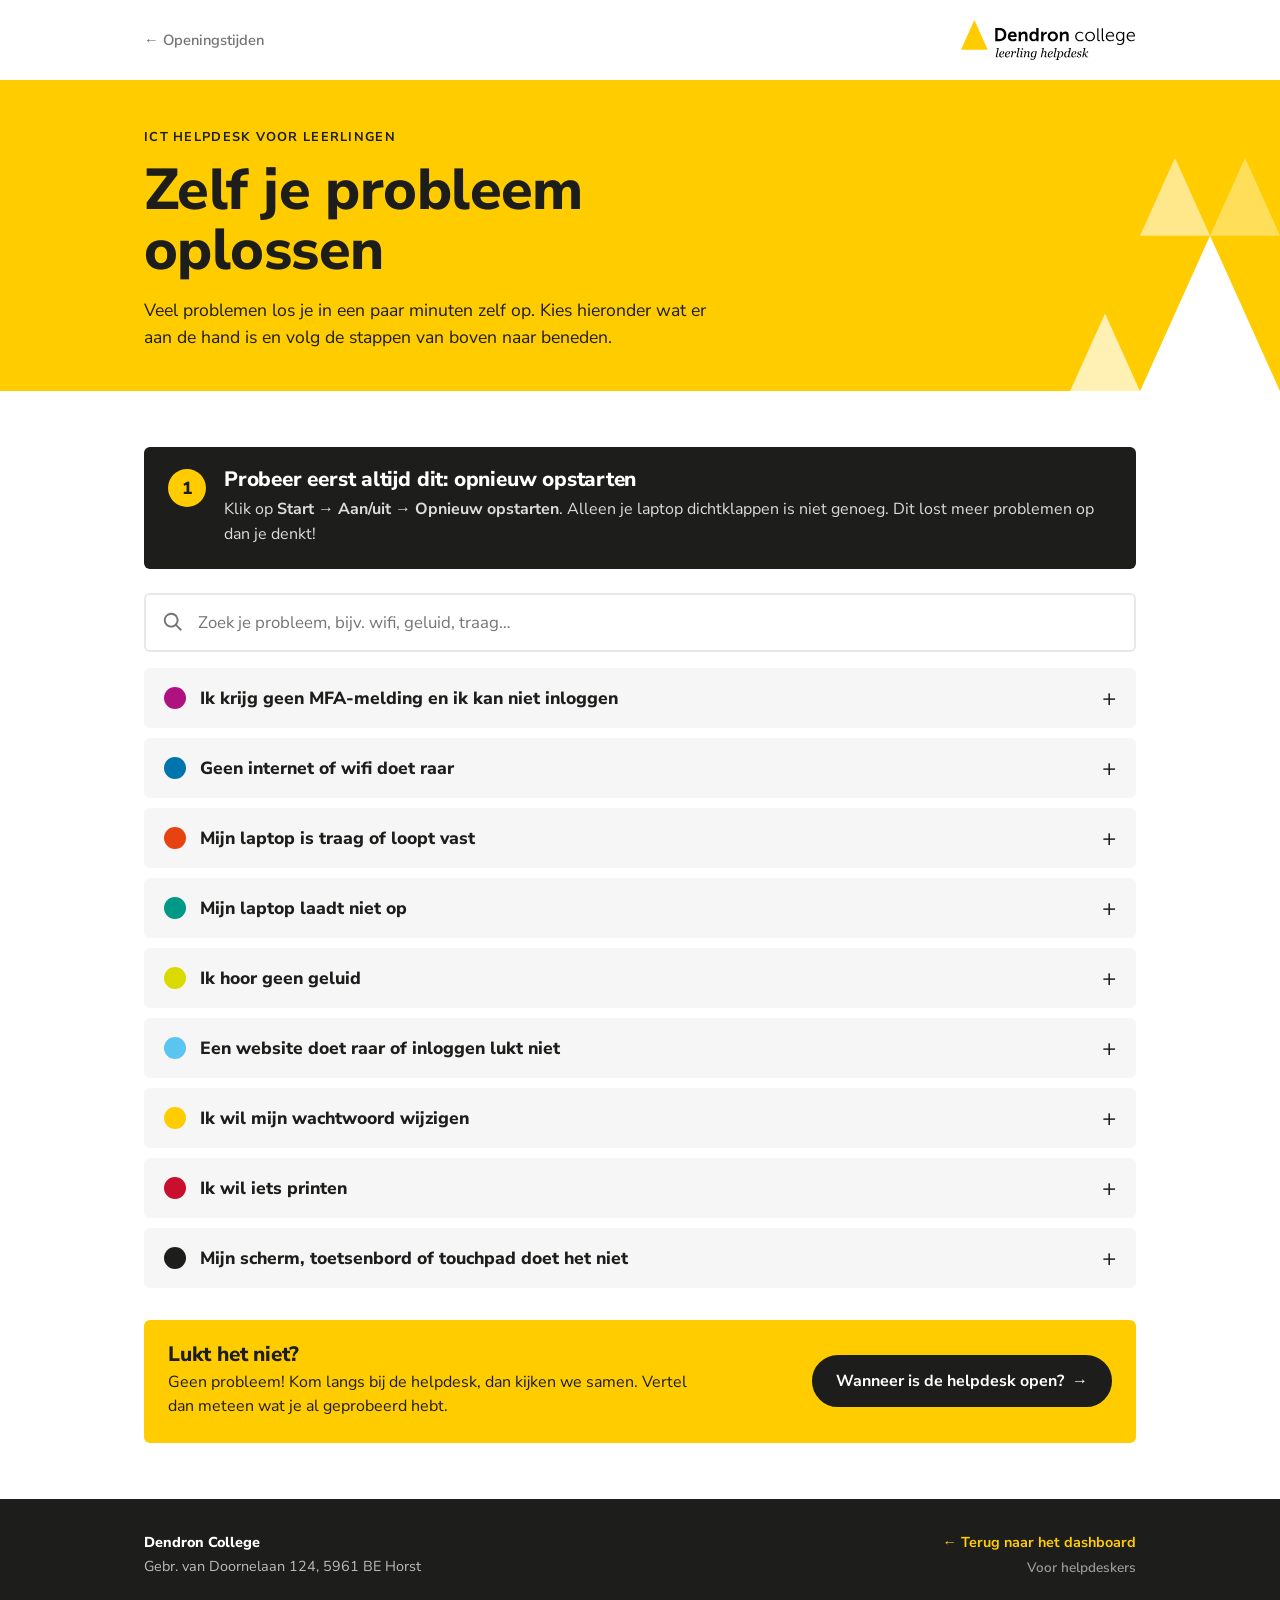
==== commit 7c0a3581: "Update" ====
--- a/zelf-oplossen.html
+++ b/zelf-oplossen.html
@@ -273,7 +273,10 @@
       <p class="footer-title">Dendron College</p>
       <p>Gebr. van Doornelaan 124, 5961 BE Horst</p>
     </div>
-    <a class="footer-link" href="https://www.dendrondashboard.online/">← Terug naar het dashboard</a>
+    <div class="footer-links">
+      <a class="footer-link" href="https://www.dendrondashboard.online/">← Terug naar het dashboard</a>
+      <a class="footer-link footer-link--muted" href="beheer.html">Voor helpdeskers</a>
+    </div>
   </div>
 </footer>
 
--- a/style.css
+++ b/style.css
@@ -1217,6 +1217,156 @@
 
 .selfhelp-banner--end { margin-top: 32px; }
 
+/* ---------- Beheeromgeving ---------- */
+
+.admin-card {
+  background: var(--white);
+  border-radius: var(--radius);
+  box-shadow: var(--shadow);
+  padding: 24px;
+  margin-bottom: 24px;
+}
+
+.admin-card-title {
+  font-size: 1.3rem;
+  margin: 0 0 8px;
+}
+
+.admin-help {
+  margin: 16px 0;
+  padding: 14px 16px;
+  border-radius: var(--radius);
+  background: var(--gray-bg);
+}
+
+.admin-help summary {
+  cursor: pointer;
+  font-weight: 700;
+}
+
+.admin-help ol {
+  margin: 12px 0 0;
+  padding-left: 20px;
+}
+
+.admin-help li {
+  line-height: 1.55;
+  padding: 3px 0;
+}
+
+.admin-help code {
+  background: var(--white);
+  border: 1px solid var(--line);
+  border-radius: 4px;
+  padding: 1px 5px;
+  font-size: 0.9em;
+}
+
+.admin-login-form,
+.admin-inline-form {
+  max-width: 420px;
+  margin-top: 16px;
+}
+
+.admin-topbar {
+  display: flex;
+  align-items: center;
+  justify-content: space-between;
+  gap: 16px;
+  margin-bottom: 24px;
+  flex-wrap: wrap;
+}
+
+.admin-connected {
+  margin: 0;
+  font-weight: 700;
+  color: var(--teal);
+}
+
+.admin-helper-list {
+  display: flex;
+  flex-direction: column;
+  gap: 10px;
+  margin-bottom: 16px;
+}
+
+.admin-helper-row {
+  display: flex;
+  align-items: center;
+  gap: 10px;
+  flex-wrap: wrap;
+}
+
+.admin-helper-row select {
+  font-family: inherit;
+  font-size: 0.9rem;
+  padding: 6px 8px;
+  border-radius: var(--radius);
+  border: 1.5px solid var(--line);
+  background: var(--white);
+}
+
+.admin-remove-btn {
+  font-family: inherit;
+  font-weight: 700;
+  font-size: 0.82rem;
+  border: none;
+  background: transparent;
+  color: var(--red);
+  cursor: pointer;
+  padding: 4px 6px;
+}
+
+.admin-remove-btn:hover { text-decoration: underline; }
+
+.admin-schedule-wrap { margin-top: 16px; }
+
+.admin-slot-cell {
+  display: flex;
+  flex-direction: column;
+  align-items: flex-start;
+  gap: 4px;
+  min-width: 120px;
+}
+
+.admin-slot-badge {
+  border: none;
+  cursor: pointer;
+  font-family: inherit;
+}
+
+.admin-slot-add {
+  font-family: inherit;
+  font-size: 0.78rem;
+  padding: 3px 6px;
+  border-radius: var(--radius);
+  border: 1.5px dashed var(--line);
+  background: var(--white);
+  color: var(--muted);
+}
+
+.admin-absence-label {
+  margin: 0 0 8px;
+  font-weight: 700;
+  font-size: 0.9rem;
+}
+
+.admin-save-bar {
+  position: sticky;
+  bottom: 16px;
+  display: flex;
+  align-items: center;
+  gap: 16px;
+  padding: 16px 20px;
+  border-radius: var(--radius);
+  background: var(--dark);
+  box-shadow: var(--shadow);
+}
+
+.admin-save-bar .report-status { color: var(--white); margin: 0; }
+.admin-save-bar .report-status[data-tone="ok"] { color: var(--lightblue); }
+.admin-save-bar .report-status[data-tone="error"] { color: var(--yellow); }
+
 /* ---------- Footer ---------- */
 
 .site-footer {
@@ -1249,6 +1399,25 @@
 }
 
 .footer-link:hover { text-decoration: underline; }
+
+.footer-links {
+  display: flex;
+  flex-direction: column;
+  align-items: flex-end;
+  gap: 6px;
+}
+
+.footer-link--muted {
+  color: rgba(255, 255, 255, 0.55);
+  font-weight: 600;
+  font-size: 0.85rem;
+}
+
+.footer-link--muted:hover { color: var(--yellow); }
+
+@media (max-width: 480px) {
+  .footer-links { align-items: flex-start; }
+}
 
 /* ---------- Print: alleen het weekrooster, op één A4 ---------- */
 
